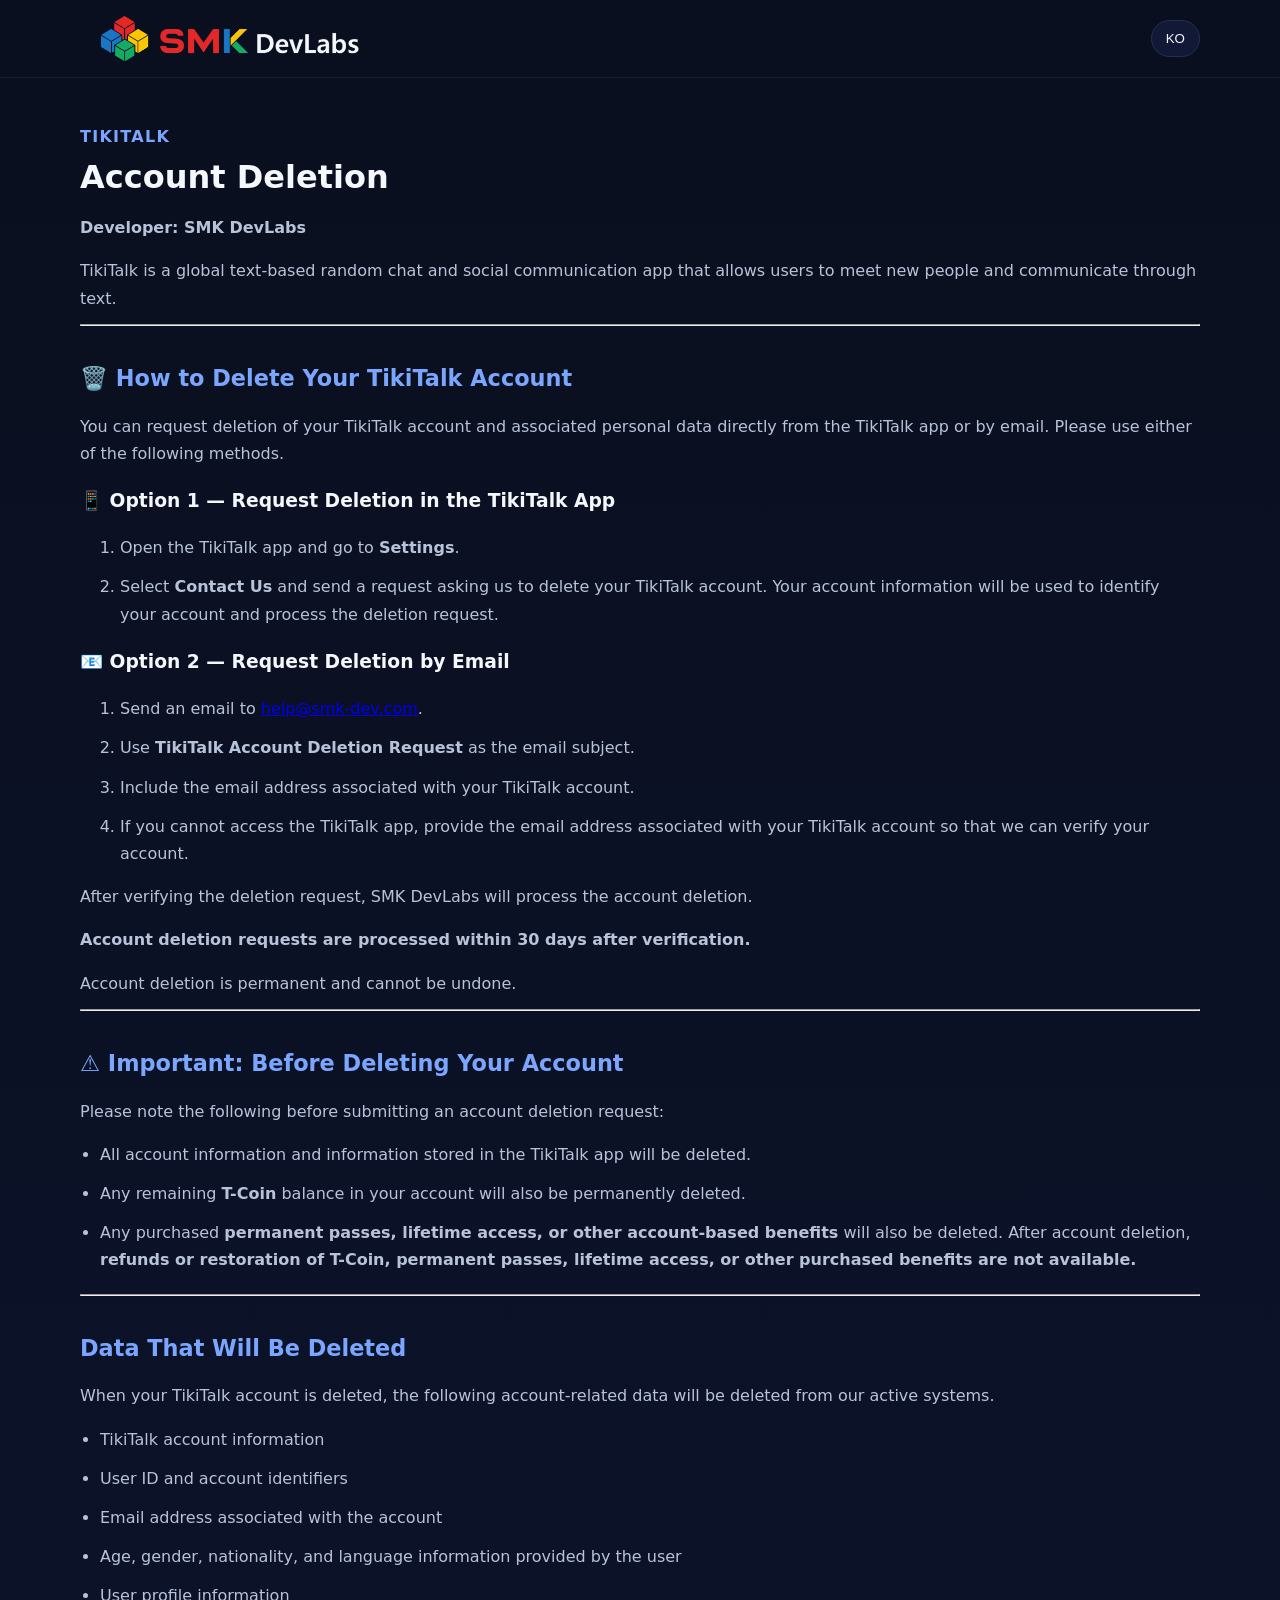
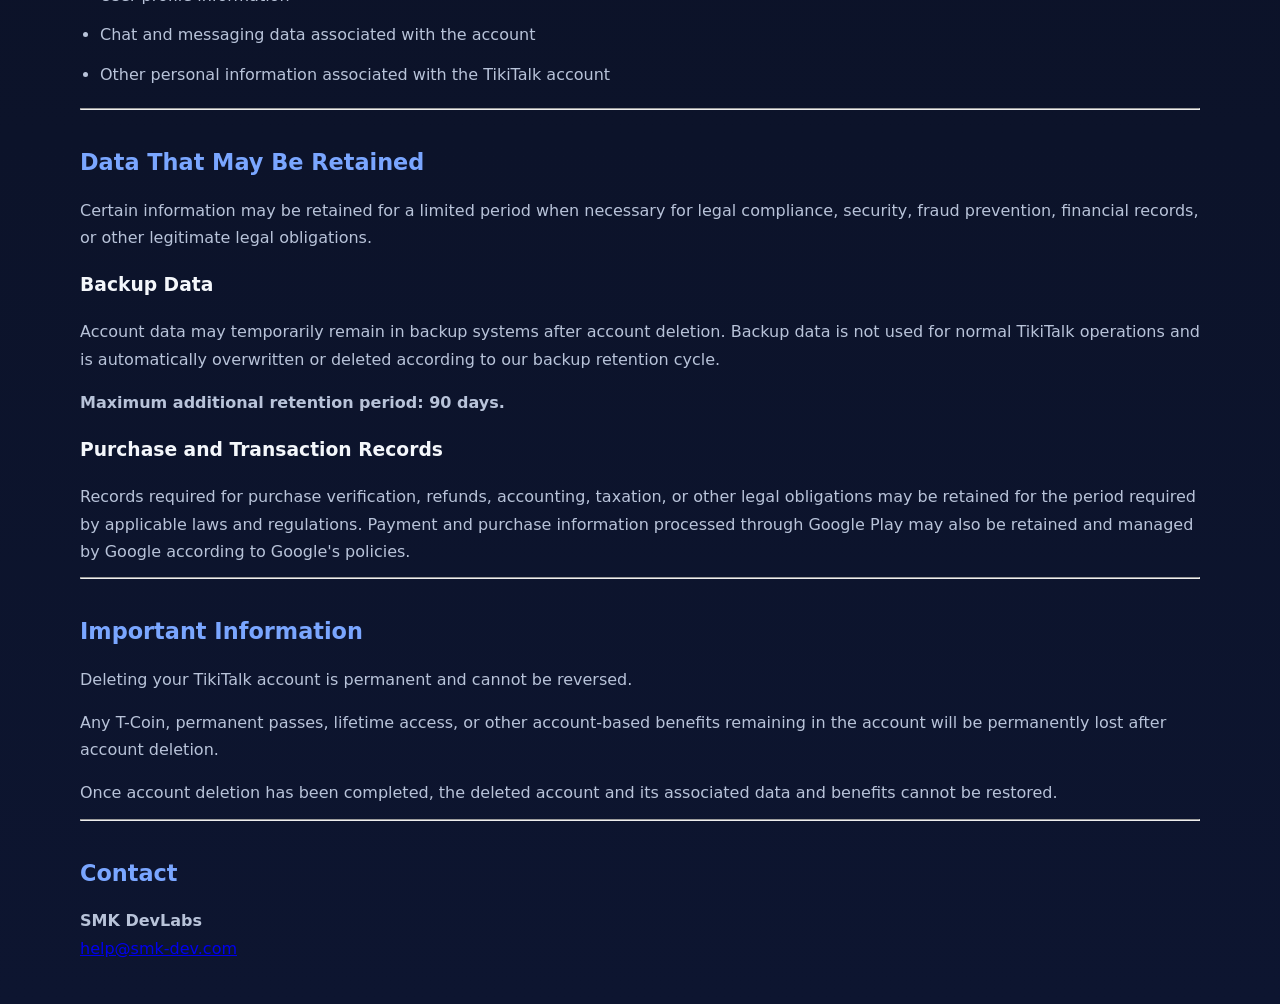
==== account-deletion.html @ 1ef4ab54 "feat: Update TikiTalk account deletion page with in-app deletion requests and bilingual support." ====
<!doctype html>

<html lang="en">

<head>
    <meta charset="utf-8">
    <meta name="viewport" content="width=device-width, initial-scale=1">

    <meta name="description"
        content="TikiTalk account deletion instructions. Learn how to request deletion of your TikiTalk account and associated data.">

    <title>TikiTalk | Account Deletion</title>

    <link rel="icon" type="image/png" sizes="512x512" href="/assets/img/SMK_LOGO_512x512.png">
    <link rel="apple-touch-icon" sizes="180x180" href="/assets/img/SMK_LOGO_512x512.png">
    <link rel="manifest" href="/site.webmanifest">

    <meta name="theme-color" content="#ffffff">

    <link rel="canonical" href="https://smk-dev.com/account-deletion.html">

    <meta property="og:type" content="website">
    <meta property="og:url" content="https://smk-dev.com/account-deletion.html">
    <meta property="og:title" content="TikiTalk | Account Deletion">
    <meta property="og:description"
        content="Learn how to request deletion of your TikiTalk account and associated data.">
    <meta property="og:image" content="https://smk-dev.com/assets/img/SMK_LOGO_512x512.png">

    <link rel="stylesheet" href="style.css">
</head>

<body>

    <header class="header">
        <div class="container nav">

            <div class="logo-wrap">
                <a href="/" style="display:flex; align-items:center; text-decoration:none; color:inherit;">
                    <img src="assets/img/logo.png" alt="SMK DevLabs Logo" class="logo">
                </a>
            </div>

            <button id="langToggle" class="lang-btn" type="button">
                <span id="langLabel">KO</span>
            </button>

        </div>
    </header>

    <main>

        <section class="section">
            <div class="container">

                <div class="section-head">
                    <p class="eyebrow" id="eyebrow">TikiTalk</p>
                    <h1 id="pageTitle">Account Deletion</h1>
                </div>

                <div class="legal-content">

                    <p>
                        <strong id="developer"></strong>
                    </p>

                    <p id="intro"></p>

                    <hr>

                    <h2 id="requestTitle"></h2>

                    <p id="requestIntro"></p>

                    <h3 id="appRequestTitle"></h3>

                    <ol>
                        <li id="appStep1"></li>
                        <li id="appStep2"></li>
                    </ol>

                    <h3 id="emailRequestTitle"></h3>

                    <ol>
                        <li id="emailStep1"></li>
                        <li id="emailStep2"></li>
                        <li id="emailStep3"></li>
                        <li id="emailStep4"></li>
                    </ol>

                    <p id="requestProcess"></p>

                    <p>
                        <strong id="processingTime"></strong>
                    </p>

                    <p id="permanent"></p>

                    <hr>

                    <h2 id="cautionTitle"></h2>

                    <p id="cautionIntro"></p>

                    <ul>
                        <li id="caution1"></li>
                        <li id="caution2"></li>
                        <li id="caution3"></li>
                    </ul>

                    <hr>

                    <h2 id="deletedTitle"></h2>

                    <p id="deletedIntro"></p>

                    <ul>
                        <li id="deleted1"></li>
                        <li id="deleted2"></li>
                        <li id="deleted3"></li>
                        <li id="deleted4"></li>
                        <li id="deleted5"></li>
                        <li id="deleted6"></li>
                        <li id="deleted7"></li>
                    </ul>

                    <hr>

                    <h2 id="retainedTitle"></h2>

                    <p id="retainedIntro"></p>

                    <h3 id="backupTitle"></h3>

                    <p id="backupText"></p>

                    <p>
                        <strong id="retentionPeriod"></strong>
                    </p>

                    <h3 id="purchaseTitle"></h3>

                    <p id="purchaseText"></p>

                    <hr>

                    <h2 id="importantTitle"></h2>

                    <p id="important1"></p>

                    <p id="important2"></p>

                    <p id="important3"></p>

                    <hr>

                    <h2 id="contactTitle"></h2>

                    <p>
                        <strong>SMK DevLabs</strong><br>
                        <a href="mailto:help@smk-dev.com">help@smk-dev.com</a>
                    </p>

                </div>

            </div>
        </section>

    </main>

    <div id="site-footer"></div>

    <a href="#" class="back-to-top" aria-label="Back to top">
        <svg viewBox="0 0 24 24" width="20" height="20" stroke="currentColor" stroke-width="2.5" fill="none"
            stroke-linecap="round" stroke-linejoin="round">
            <polyline points="18 15 12 9 6 15"></polyline>
        </svg>
    </a>

    <script>

        const translations = {

            en: {
                eyebrow: "TikiTalk",

                pageTitle:
                    "Account Deletion",

                developer:
                    "Developer: SMK DevLabs",

                intro:
                    "TikiTalk is a global text-based random chat and social communication app that allows users to meet new people and communicate through text.",

                requestTitle:
                    "🗑️ How to Delete Your TikiTalk Account",

                requestIntro:
                    "You can request deletion of your TikiTalk account and associated personal data directly from the TikiTalk app or by email. Please use either of the following methods.",

                appRequestTitle:
                    "📱 Option 1 — Request Deletion in the TikiTalk App",

                appStep1:
                    "Open the TikiTalk app and go to <strong>Settings</strong>.",

                appStep2:
                    "Select <strong>Contact Us</strong> and send a request asking us to delete your TikiTalk account. Your account information will be used to identify your account and process the deletion request.",

                emailRequestTitle:
                    "📧 Option 2 — Request Deletion by Email",

                emailStep1:
                    'Send an email to <a href="mailto:help@smk-dev.com">help@smk-dev.com</a>.',

                emailStep2:
                    'Use <strong>TikiTalk Account Deletion Request</strong> as the email subject.',

                emailStep3:
                    "Include the email address associated with your TikiTalk account.",

                emailStep4:
                    "If you cannot access the TikiTalk app, provide the email address associated with your TikiTalk account so that we can verify your account.",

                requestProcess:
                    "After verifying the deletion request, SMK DevLabs will process the account deletion.",

                processingTime:
                    "Account deletion requests are processed within 30 days after verification.",

                permanent:
                    "Account deletion is permanent and cannot be undone.",

                cautionTitle:
                    "⚠️ Important: Before Deleting Your Account",

                cautionIntro:
                    "Please note the following before submitting an account deletion request:",

                caution1:
                    "All account information and information stored in the TikiTalk app will be deleted.",

                caution2:
                    "Any remaining <strong>T-Coin</strong> balance in your account will also be permanently deleted.",

                caution3:
                    "Any purchased <strong>permanent passes, lifetime access, or other account-based benefits</strong> will also be deleted. After account deletion, <strong>refunds or restoration of T-Coin, permanent passes, lifetime access, or other purchased benefits are not available.</strong>",

                deletedTitle:
                    "Data That Will Be Deleted",

                deletedIntro:
                    "When your TikiTalk account is deleted, the following account-related data will be deleted from our active systems.",

                deleted1:
                    "TikiTalk account information",

                deleted2:
                    "User ID and account identifiers",

                deleted3:
                    "Email address associated with the account",

                deleted4:
                    "Age, gender, nationality, and language information provided by the user",

                deleted5:
                    "User profile information",

                deleted6:
                    "Chat and messaging data associated with the account",

                deleted7:
                    "Other personal information associated with the TikiTalk account",

                retainedTitle:
                    "Data That May Be Retained",

                retainedIntro:
                    "Certain information may be retained for a limited period when necessary for legal compliance, security, fraud prevention, financial records, or other legitimate legal obligations.",

                backupTitle:
                    "Backup Data",

                backupText:
                    "Account data may temporarily remain in backup systems after account deletion. Backup data is not used for normal TikiTalk operations and is automatically overwritten or deleted according to our backup retention cycle.",

                retentionPeriod:
                    "Maximum additional retention period: 90 days.",

                purchaseTitle:
                    "Purchase and Transaction Records",

                purchaseText:
                    "Records required for purchase verification, refunds, accounting, taxation, or other legal obligations may be retained for the period required by applicable laws and regulations. Payment and purchase information processed through Google Play may also be retained and managed by Google according to Google's policies.",

                importantTitle:
                    "Important Information",

                important1:
                    "Deleting your TikiTalk account is permanent and cannot be reversed.",

                important2:
                    "Any T-Coin, permanent passes, lifetime access, or other account-based benefits remaining in the account will be permanently lost after account deletion.",

                important3:
                    "Once account deletion has been completed, the deleted account and its associated data and benefits cannot be restored.",

                contactTitle:
                    "Contact"
            },

            ko: {
                eyebrow:
                    "TikiTalk",

                pageTitle:
                    "계정 삭제",

                developer:
                    "개발자: SMK DevLabs",

                intro:
                    "TikiTalk은 전 세계의 새로운 사람들과 텍스트를 통해 대화할 수 있는 글로벌 텍스트 기반 랜덤 채팅 및 소셜 커뮤니케이션 앱입니다.",

                requestTitle:
                    "🗑️ TikiTalk 계정 삭제 방법",

                requestIntro:
                    "TikiTalk 계정 및 계정과 관련된 개인정보의 삭제를 요청할 수 있습니다. TikiTalk 앱에서 직접 요청하거나 이메일을 통해 요청할 수 있습니다.",

                appRequestTitle:
                    "📱 방법 1 — TikiTalk 앱에서 삭제 요청",

                appStep1:
                    "TikiTalk 앱을 실행한 후 <strong>설정</strong>으로 이동합니다.",

                appStep2:
                    "<strong>문의하기</strong>를 선택한 후 TikiTalk 계정 삭제를 요청하는 내용을 보내주세요. 계정 정보는 삭제 요청 확인 및 계정 식별을 위해 사용됩니다.",

                emailRequestTitle:
                    "📧 방법 2 — 이메일로 삭제 요청",

                emailStep1:
                    '<a href="mailto:help@smk-dev.com">help@smk-dev.com</a>으로 이메일을 보내주세요.',

                emailStep2:
                    '이메일 제목에 <strong>TikiTalk Account Deletion Request</strong>를 입력해주세요.',

                emailStep3:
                    "TikiTalk 계정에 연결된 이메일 주소를 기재해주세요.",

                emailStep4:
                    "TikiTalk 앱에 접근할 수 없는 경우 계정 확인을 위해 TikiTalk 계정에 연결된 이메일 주소를 기재해주세요.",

                requestProcess:
                    "삭제 요청을 확인하고 본인 확인 절차가 완료되면 SMK DevLabs에서 계정 삭제를 진행합니다.",

                processingTime:
                    "계정 삭제 요청은 본인 확인이 완료된 후 최대 30일 이내에 처리됩니다.",

                permanent:
                    "계정 삭제는 영구적으로 처리되며 삭제 후 복구할 수 없습니다.",

                cautionTitle:
                    "⚠️ 계정 삭제(탈퇴) 시 주의사항",

                cautionIntro:
                    "계정 삭제를 요청하기 전에 다음 사항을 반드시 확인해주세요.",

                caution1:
                    "계정 정보 및 앱 내 모든 정보가 삭제됩니다.",

                caution2:
                    "계정에 남아 있는 <strong>T-Coin</strong> 잔액도 함께 영구적으로 삭제됩니다.",

                caution3:
                    "구매한 <strong>영구 패스권, 평생 이용권 및 기타 계정 기반 혜택</strong>도 함께 삭제됩니다. 계정 삭제 후에는 <strong>T-Coin, 영구 패스권, 평생 이용권 및 기타 구매 혜택에 대한 환불이나 복구가 불가능합니다.</strong>",

                deletedTitle:
                    "삭제되는 데이터",

                deletedIntro:
                    "TikiTalk 계정이 삭제되면 다음 계정 관련 데이터가 활성 운영 시스템에서 삭제됩니다.",

                deleted1:
                    "TikiTalk 계정 정보",

                deleted2:
                    "사용자 ID 및 계정 식별 정보",

                deleted3:
                    "계정에 연결된 이메일 주소",

                deleted4:
                    "사용자가 제공한 나이, 성별, 국가 및 언어 정보",

                deleted5:
                    "사용자 프로필 정보",

                deleted6:
                    "계정과 연결된 채팅 및 메시지 데이터",

                deleted7:
                    "TikiTalk 계정과 연결된 기타 개인정보",

                retainedTitle:
                    "일정 기간 보관될 수 있는 데이터",

                retainedIntro:
                    "법률 준수, 보안, 부정행위 방지, 금융 기록 또는 기타 법적 의무를 위해 일부 정보는 일정 기간 추가로 보관될 수 있습니다.",

                backupTitle:
                    "백업 데이터",

                backupText:
                    "계정 삭제 후에도 백업 시스템에 데이터가 일시적으로 남아 있을 수 있습니다. 백업 데이터는 TikiTalk의 일반적인 서비스 운영에 사용되지 않으며 백업 보관 주기에 따라 자동으로 덮어쓰거나 삭제됩니다.",

                retentionPeriod:
                    "최대 추가 보관 기간: 90일",

                purchaseTitle:
                    "구매 및 거래 기록",

                purchaseText:
                    "구매 확인, 환불, 회계, 세금 또는 기타 법적 의무를 위해 필요한 기록은 관련 법률 및 규정에서 요구하는 기간 동안 보관될 수 있습니다. Google Play를 통해 처리된 구매 및 결제 정보는 Google의 정책에 따라 Google에서 별도로 관리 및 보관할 수 있습니다.",

                importantTitle:
                    "중요 안내",

                important1:
                    "TikiTalk 계정 삭제는 영구적으로 처리되며 취소하거나 되돌릴 수 없습니다.",

                important2:
                    "계정에 남아 있는 T-Coin, 영구 패스권, 평생 이용권 및 기타 계정 기반 혜택은 계정 삭제 후 모두 소멸됩니다.",

                important3:
                    "계정 삭제가 완료되면 삭제된 계정과 관련 데이터 및 혜택은 복구할 수 없습니다.",

                contactTitle:
                    "문의"
            }

        };

        let currentLanguage =
            localStorage.getItem("accountDeletionLanguage") || "en";

        function updateLanguage() {

            const t = translations[currentLanguage];

            document.documentElement.lang =
                currentLanguage;

            Object.keys(t).forEach(key => {

                const element =
                    document.getElementById(key);

                if (element) {
                    element.innerHTML =
                        t[key];
                }

            });

            document.getElementById("langLabel").textContent =
                currentLanguage === "en"
                    ? "KO"
                    : "EN";

            document.title =
                currentLanguage === "en"
                    ? "TikiTalk | Account Deletion"
                    : "TikiTalk | 계정 삭제";
        }

        document
            .getElementById("langToggle")
            .addEventListener("click", function () {

                currentLanguage =
                    currentLanguage === "en"
                        ? "ko"
                        : "en";

                localStorage.setItem(
                    "accountDeletionLanguage",
                    currentLanguage
                );

                updateLanguage();
            });

        updateLanguage();

    </script>

    <script src="script.js"></script>

</body>

</html>
---- style.css ----
:root {
  --bg: #0b1020;
  --panel: #111936;
  --panel-2: #162142;
  --text: #f4f7fb;
  --muted: #b8c3d9;
  --line: #233055;
  --brand: #4f8cff;
  --brand-2: #7aa6ff;
  --shadow: 0 20px 50px rgba(0, 0, 0, .35);
}

/* =========================================================
GLOBAL
========================================================= */

* {
  box-sizing: border-box;
}

html {
  scroll-behavior: smooth;
}

body {
  margin: 0;

  font-family:
    Inter,
    system-ui,
    -apple-system,
    BlinkMacSystemFont,
    "Segoe UI",
    Roboto,
    sans-serif;

  background:
    linear-gradient(180deg,
      #0a0f1e 0%,
      #0d1530 100%);

  color: var(--text);
  line-height: 1.6;
}

.container {
  width: min(1120px,
      calc(100% - 40px));

  margin: 0 auto;
}

/* =========================================================
HEADER
========================================================= */

.header {
  position: sticky;
  top: 0;
  z-index: 50;

  backdrop-filter: blur(10px);

  background:
    rgba(11, 16, 32, .7);

  border-bottom:
    1px solid rgba(255, 255, 255, .06);
}

.nav {
  display: flex;

  align-items: center;
  justify-content: space-between;

  padding: 16px 0;
}

.logo-wrap {
  display: flex;

  align-items: center;

  gap: 16px;
}

.footer-logo {
  gap: 10px;
}

.logo {
  width: 300px;
  height: 45px;

  object-fit: contain;
}

.logo.small {
  width: 120px;
  height: 28px;
}

.lang-btn {
  border:
    1px solid var(--line);

  background:
    var(--panel);

  color:
    var(--text);

  padding:
    10px 14px;

  border-radius:
    999px;

  cursor:
    pointer;
}

/* =========================================================
HERO
========================================================= */

.hero {
  padding:
    84px 0 64px;
}

.hero-grid {
  display: grid;

  grid-template-columns:
    1.2fr .8fr;

  gap:
    32px;

  align-items:
    center;
}

.eyebrow {
  color:
    var(--brand-2);

  font-weight:
    700;

  letter-spacing:
    .08em;

  text-transform:
    uppercase;

  margin-bottom:
    10px;
}

h1 {
  font-size:
    clamp(2.0rem,
      5vw,
      2.0rem);

  line-height:
    1.08;

  margin:
    0 0 18px;
}

.hero-text {
  color:
    var(--muted);

  font-size:
    1.08rem;

  max-width:
    620px;
}

.hero-actions {
  display:
    flex;

  gap:
    14px;

  margin-top:
    28px;

  flex-wrap:
    wrap;
}

.btn {
  display:
    inline-flex;

  align-items:
    center;

  justify-content:
    center;

  padding:
    14px 18px;

  border-radius:
    14px;

  text-decoration:
    none;

  font-weight:
    700;

  transition:
    .2s;
}

.btn:hover {
  transform:
    translateY(-2px);
}

.btn.primary {
  background:
    linear-gradient(135deg,
      var(--brand),
      #6aa2ff);

  color:
    white;

  box-shadow:
    0 12px 30px rgba(79, 140, 255, .35);
}

.btn.secondary {
  background:
    rgba(255, 255, 255, .06);

  border:
    1px solid rgba(255, 255, 255, .08);

  color:
    var(--text);
}

/* =========================================================
FEATURED PRODUCT
========================================================= */

.hero-visual {
  display:
    flex;

  justify-content:
    center;
}

.phone-card {
  width:
    min(360px, 100%);

  background:
    linear-gradient(180deg,
      var(--panel),
      var(--panel-2));

  border:
    1px solid rgba(255, 255, 255, .08);

  border-radius:
    24px;

  padding:
    22px;

  box-shadow:
    var(--shadow);

  display:
    flex;

  gap:
    18px;

  align-items:
    center;

  text-decoration:
    none;

  color:
    var(--text);

  cursor:
    pointer;

  transition:
    .2s;
}

.phone-card:hover {
  transform:
    translateY(-4px);
}

.phone-card *,
.phone-card:hover,
.phone-card:visited {
  text-decoration:
    none !important;

  color:
    inherit;
}

.app-icon {
  width:
    96px;

  height:
    96px;

  border-radius:
    22px;

  object-fit:
    cover;
}

.app-label {
  color:
    var(--brand-2);

  font-size:
    .85rem;

  font-weight:
    700;
}

/* =========================================================
SECTION
========================================================= */

.section {
  padding:
    30px 0;
}

.section-head {
  margin-bottom:
    20px;
}

.section h2 {
  font-size:
    clamp(1.8rem,
      3vw,
      3rem);

  margin:
    0;
}

/* =========================================================
CARDS
========================================================= */

.cards {
  display:
    grid;

  grid-template-columns:
    repeat(3, 1fr);

  gap:
    20px;
}

.card {
  background:
    rgba(255, 255, 255, .04);

  border:
    1px solid rgba(255, 255, 255, .08);

  border-radius:
    20px;

  padding:
    22px;
}

.card-icon {
  font-size:
    1.6rem;
}

.card h3 {
  font-size:
      1.6rem;
}

.card p {
  color:
    var(--muted);
}

/* =========================================================
CONTACT
========================================================= */

.contact-grid {
  display:
    grid;

  grid-template-columns:
    repeat(2, 1fr);

  gap:
    20px;
}

.contact-card {
  background:
    rgba(255, 255, 255, .04);

  border:
    1px solid rgba(255, 255, 255, .08);

  border-radius:
    20px;

  padding:
    22px;

  transition:
    transform .2s,
    border-color .2s;
}

.contact-card:hover {
  transform:
    translateY(-3px);

  border-color:
    rgba(79, 140, 255, 0.3);
}

.contact-link {
  display:
    flex;

  align-items:
    center;

  gap:
    18px;

  text-decoration:
    none;

  color:
    inherit;
}

.contact-icon {
  display:
    flex;

  align-items:
    center;

  justify-content:
    center;

  flex-shrink:
    0;

  width:
    64px;

  height:
    64px;

  background:
    rgba(79, 140, 255, 0.12);

  border:
    1px solid rgba(79, 140, 255, 0.3);

  border-radius:
    18px;

  font-size:
    2rem;

  line-height:
    1;
}

.contact-content {
  display:
    flex;

  flex-direction:
    column;

  gap:
    6px;
}

.contact-content h3 {
  margin:
    0;

  font-size:
    1.15rem;

  font-weight:
    600;

  color:
    var(--text);
}

.contact-text {
  color:
    var(--brand-2);

  font-size:
    0.95rem;

  font-weight:
    500;

  word-break:
    break-all;
}

/* =========================================================
LEGAL PAGES
========================================================= */
.legal-container {
  width: 100%;
  max-width: none;
  margin: 20px auto;
  padding: 0;
}

.legal-content h1 {
  font-size: 1.6rem !important;

  margin-bottom:
    12px;
}

.legal-content h2 {
  font-size:
    clamp(1.2rem,
      2.5vw,
      1.4rem);

  margin-top:
    35px;

  margin-bottom:
    12px;

  color:
    var(--brand-2);
}

.legal-content p,
.legal-content li {
  color:
    var(--muted);

  line-height:
    1.7;

  margin-bottom:
    12px;
}

.legal-content ul {
  padding-left:
    20px;

  margin-bottom:
    20px;
}

.back-link {
  display:
    inline-flex;

  align-items:
    center;

  gap:
    8px;

  color:
    var(--brand-2);

  text-decoration:
    none;

  font-weight:
    600;

  margin-bottom:
    30px;

  transition:
    transform .2s;
}

.back-link:hover {
  transform:
    translateX(-4px);
}

/* =========================================================
FOOTER
========================================================= */

.footer {
  border-top:
    1px solid rgba(255, 255, 255, .08);

  padding:
    10px 0;

  padding-bottom:
    80px;
}

.footer-inner {
  display:
    flex;

  justify-content:
    space-between;

  align-items:
    flex-start;

  flex-wrap:
    wrap;

  gap:
    0;
}

.footer-left {
  display:
    flex;

  flex-direction:
    column;

  gap:
    0;
}

.footer-copyright {
  color:
    var(--muted);

  font-size:
    0.85rem;

  margin:
    0;
}

.footer-right {
  display:
    flex;

  flex-direction:
    column;
}

.footer-links-list {
  list-style:
    none;

  padding:
    0;

  margin:
    0;

  display:
    flex;

  flex-direction:
    row;

  gap:
    0;

  text-align:
    right;
}

.footer-links-list li {
  display:
    flex;

  align-items:
    center;
}

.footer-links-list li:not(:last-child)::after {
  content:
    "|";

  margin:
    0 8px;

  color:
    var(--muted);
}

.footer-links-list a {
  color:
    var(--muted);

  text-decoration:
    none !important;

  font-size:
    0.75rem;

  transition:
    color 0.2s;

  display:
    inline-block;
}

.footer-links-list a:hover {
  color:
    var(--brand-2);

  text-decoration:
    none !important;
}

/* =========================================================
SCROLL BUTTONS

Both buttons use exactly the same visual design.
Only their position and arrow direction are different.

The arrows are pure CSS.
There is NO horizontal shaft/line.
There is NO movement on hover or active state.
========================================================= */

.back-to-top,
#scroll-bottom-button {
  position:
    fixed;

  width:
    48px;

  height:
    48px;

  display:
    flex;

  align-items:
    center;

  justify-content:
    center;

  padding:
    0;

  margin:
    0;

  background:
    rgba(30, 41, 59, 0.3);

  color:
    #ffffff;

  border:
    1px solid rgba(255, 255, 255, 0.1);

  border-radius:
    50%;

  backdrop-filter:
    blur(4px);

  -webkit-backdrop-filter:
    blur(4px);

  z-index:
    9999;

  cursor:
    pointer;

  text-decoration:
    none;

  transition:
    opacity 0.3s ease,
    visibility 0.3s ease,
    background 0.2s ease,
    border-color 0.2s ease,
    box-shadow 0.2s ease;
}

/* Hide scroll-to-bottom button when hidden attribute is active */
#scroll-bottom-button[hidden] {
  display: none !important;
}

/* =========================================================
BACK TO TOP
========================================================= */

.back-to-top {
  bottom:
    30px;

  right:
    30px;

  opacity:
    0;

  visibility:
    hidden;
}

.back-to-top.show {
  opacity:
    1;

  visibility:
    visible;
}

/* =========================================================
SCROLL TO BOTTOM
========================================================= */

#scroll-bottom-button {
  left:
    50%;

  bottom:
    30px;

  transform:
    translateX(-50%);

  opacity:
    1;

  visibility:
    visible;
}

/* =========================================================
HIDE ORIGINAL SVG
========================================================= */

.back-to-top svg {
  display:
    none;
}

/* =========================================================
CSS ARROWS

UP:
  ^

DOWN:
  v

Only two diagonal lines are used.
There is no horizontal line.
========================================================= */

/* Common arrow head */

.back-to-top::before,
#scroll-bottom-button::before {
  content:
    "";

  position:
    absolute;

  width:
    10px;

  height:
    10px;

  border-left:
    2px solid currentColor;

  border-top:
    2px solid currentColor;

  opacity:
    0.9;

  border-radius:
    1px;

  transition:
    opacity 0.2s ease;
}

/* =========================================================
UP ARROW

^
========================================================= */

.back-to-top::before {
  transform:
    rotate(45deg);

  top:
    18px;
}

/* =========================================================
DOWN ARROW

v
========================================================= */

#scroll-bottom-button::before {
  transform:
    rotate(225deg);

  top:
    15px;
}

/* =========================================================
REMOVE ARROW SHAFT COMPLETELY

The previous ::after horizontal line is intentionally disabled.
========================================================= */

.back-to-top::after,
#scroll-bottom-button::after {
  display:
    none;
}

/* =========================================================
HOVER

The button does NOT move.
The arrow does NOT move.
Only visual highlighting changes.
========================================================= */

.back-to-top:hover,
#scroll-bottom-button:hover {
  background:
    rgba(79, 140, 255, 0.85);

  border-color:
    rgba(79, 140, 255, 0.5);

  box-shadow:
    0 8px 20px rgba(0, 0, 0, 0.3);
}

.back-to-top:hover::before,
#scroll-bottom-button:hover::before {
  opacity:
    1;
}

/* =========================================================
ACTIVE

The buttons do NOT move when clicked.
========================================================= */

.back-to-top:active {
  transform:
    none;
}

#scroll-bottom-button:active {
  transform:
    translateX(-50%);
}

/* =========================================================
HIDDEN STATE
========================================================= */

#scroll-bottom-button.hidden {
  opacity:
    0;

  visibility:
    hidden;

  pointer-events:
    none;

  transform:
    translateX(-50%);
}

/* =========================================================
KEYBOARD FOCUS
========================================================= */

.back-to-top:focus-visible,
#scroll-bottom-button:focus-visible {
  outline:
    2px solid rgba(255, 255, 255, 0.3);

  outline-offset:
    3px;
}

/* =========================================================
MAIN PRODUCT
========================================================= */

.product {
  background:
    rgba(255, 255, 255, .03);

  border-top:
    1px solid rgba(255, 255, 255, .06);

  border-bottom:
    1px solid rgba(255, 255, 255, .06);
}

.product-card-main {
  display:
    flex;

  align-items:
    center;

  gap:
    32px;

  text-decoration:
    none;

  color:
    var(--text);

  background:
    rgba(255, 255, 255, .04);

  border:
    1px solid rgba(255, 255, 255, .08);

  border-radius:
    20px;

  padding:
    24px 28px;

  cursor:
    pointer;

  transition:
    .2s;
}

.product-card-main:hover {
  transform:
    translateY(-4px);

  box-shadow:
    var(--shadow);

  border-color:
    rgba(79, 140, 255, 0.3);
}

.product-card-main *,
.product-card-main:hover,
.product-card-main:visited,
.product-card-main:active {
  text-decoration:
    none !important;

  color:
    inherit;
}

/* =========================================================
LEFT GROUP
========================================================= */

.product-left-group {
  flex-shrink:
    0;

  display:
    flex;

  align-items:
    center;

  justify-content:
    center;
}

.qr-img-large {
  width:
    96px;

  height:
    96px;

  object-fit:
    contain;

  background:
    white;

  padding:
    6px;

  border-radius:
    14px;
}

/* =========================================================
CONTENT AREA
========================================================= */

.main-product-content {
  display:
    flex;

  flex-direction:
    column;

  gap:
    12px;

  flex:
    1;
}

.main-product-header {
  display:
    flex;

  align-items:
    center;
}

.title-with-badge {
  display:
    flex;

  align-items:
    center;

  flex-wrap:
    wrap;

  gap:
    12px;
}

.inline-app-icon {
  width:
    32px;

  height:
    32px;

  border-radius:
    8px;

  object-fit:
    cover;
}

.main-product-header h2 {
  margin:
    0;

  font-size:
    1.2rem;

  font-weight:
    600;
}

/* =========================================================
GOOGLE PLAY BUTTON
========================================================= */

.google-play-store-button {
  width:
    110px;

  height:
    auto;

  display:
    inline-block;

  vertical-align:
    middle;

  transition:
    transform .2s;
}

.google-play-store-button:hover {
  transform:
    translateY(-2px);
}

.main-product-content p {
  color:
    var(--muted);

  margin:
    0;

  font-size:
    1rem;

  line-height:
    1.5;
}

/* =========================================================
KOREAN SUB LIST
========================================================= */

.korean-sub-list {
  list-style:
    none;

  margin:
    8px 0;

  padding-left:
    2em;
}

.korean-sub-list li {
  margin:
    4px 0;

  padding-left:
    0;
}

/* =========================================================
RESPONSIVE
========================================================= */

@media (max-width: 860px) {

  .hero-grid,
  .cards,
  .contact-grid {
    grid-template-columns:
      1fr;
  }

  .logo {
    width:
      300px;

    height:
      45px;
  }

  .product-card-main {
    flex-direction:
      column;

    align-items:
      flex-start;
  }

  .contact-grid {
    grid-template-columns:
      1fr;
  }
}

/* =========================================================
TABLET / MOBILE
========================================================= */

@media (max-width: 768px) {

  .back-to-top,
  #scroll-bottom-button {
    width:
      42px;

    height:
      42px;

    bottom:
      20px;
  }

  .back-to-top {
    right:
      20px;
  }

  #scroll-bottom-button {
    left:
      50%;
  }

  .back-to-top::before,
  #scroll-bottom-button::before {
    width:
      8px;

    height:
      8px;
  }

  /* Keep the same arrow direction and position.
     No horizontal line is displayed. */

  .back-to-top::before {
    transform:
      rotate(45deg);

    top:
      16px;
  }

  #scroll-bottom-button::before {
    transform:
      rotate(225deg);

    top:
      13px;
  }

  .back-to-top:hover::before {
    transform:
      rotate(45deg);
  }

  #scroll-bottom-button:hover::before {
    transform:
      rotate(225deg);
  }
}

/* =========================================================
SMALL MOBILE
========================================================= */

@media (max-width: 600px) {

  .footer-inner {
    flex-direction:
      column;

    align-items:
      flex-start;
  }

  .footer-links-list {
    text-align:
      left;
  }

  .footer-links-list a:hover {
    transform:
      none;
  }
}

/* =========================================================
EXTRA SMALL MOBILE
========================================================= */

@media (max-width: 480px) {

  .logo {
    width:
      180px;

    height:
      45px;
  }

  .hero {
    padding:
      40px 0 30px;
  }

  .contact-card {
    padding:
      18px;
  }

  .contact-icon {
    width:
      54px;

    height:
      54px;

    font-size:
      1.6rem;
  }
}
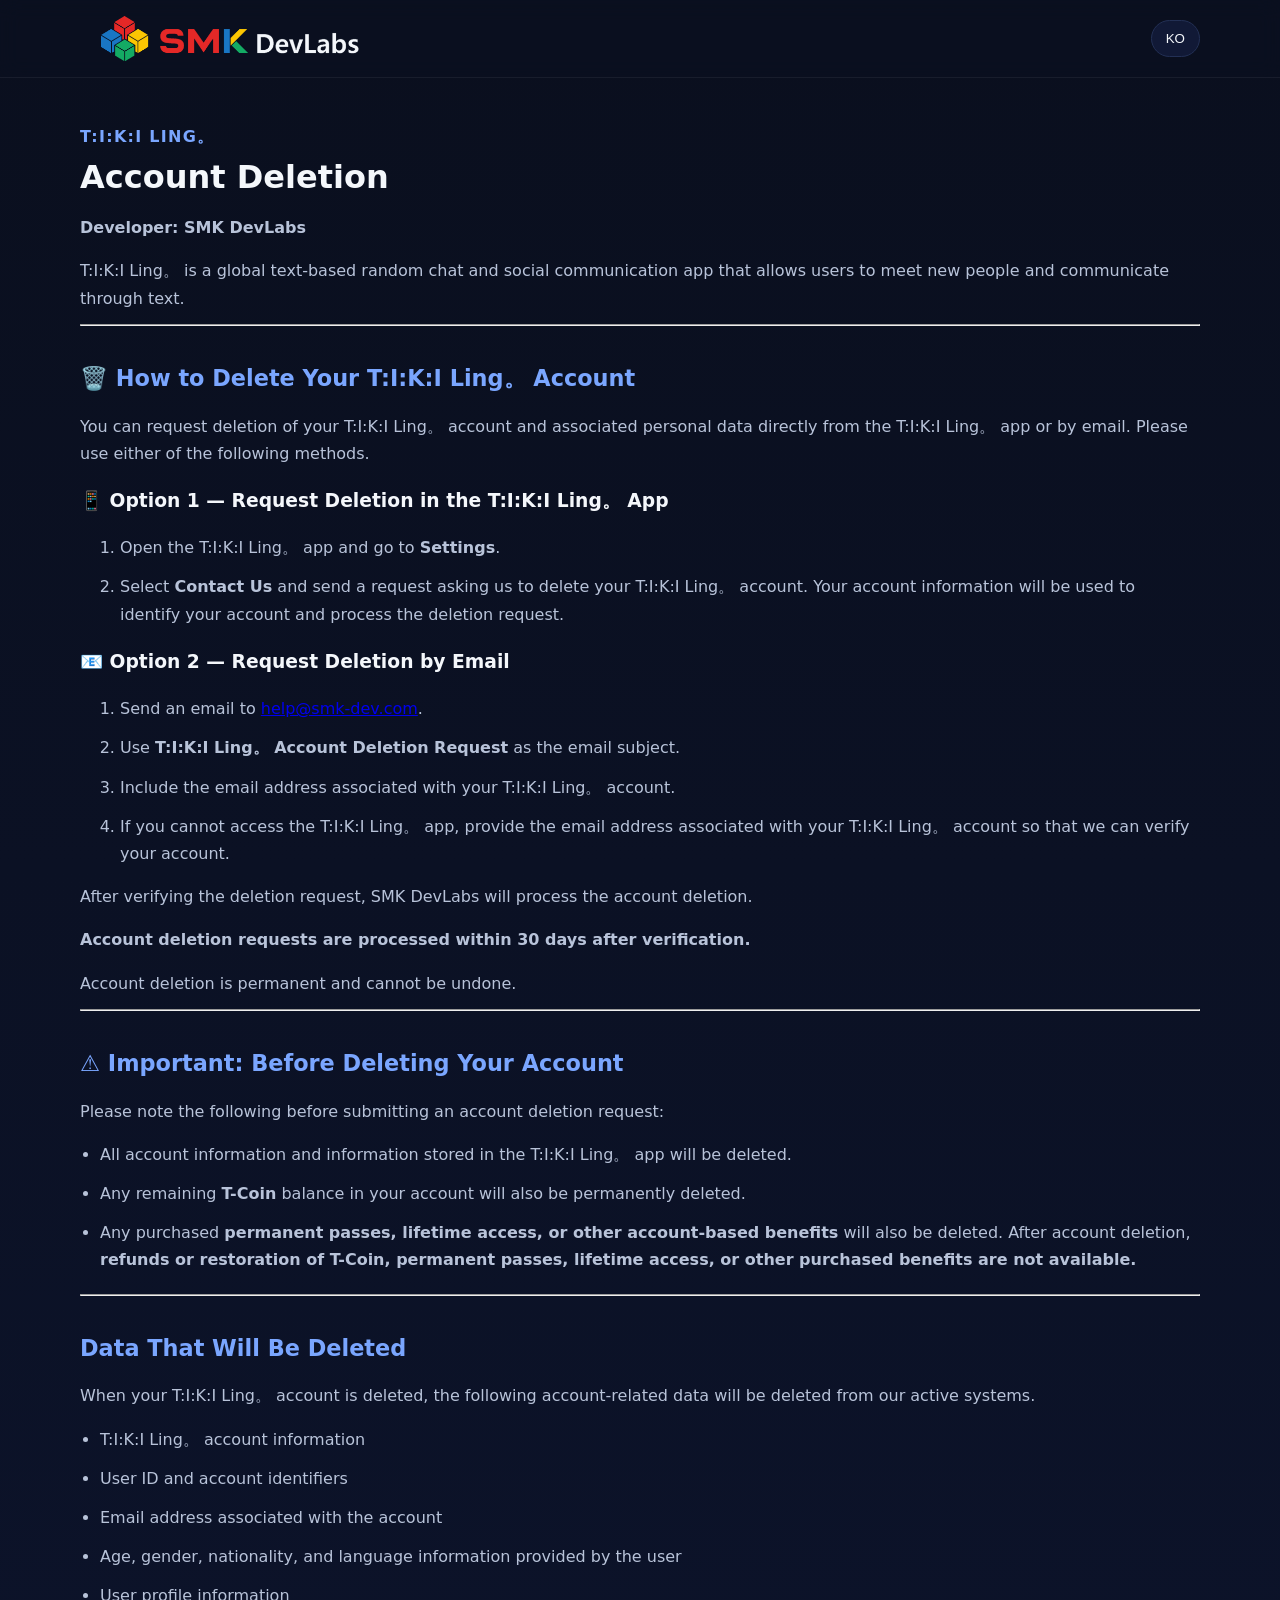
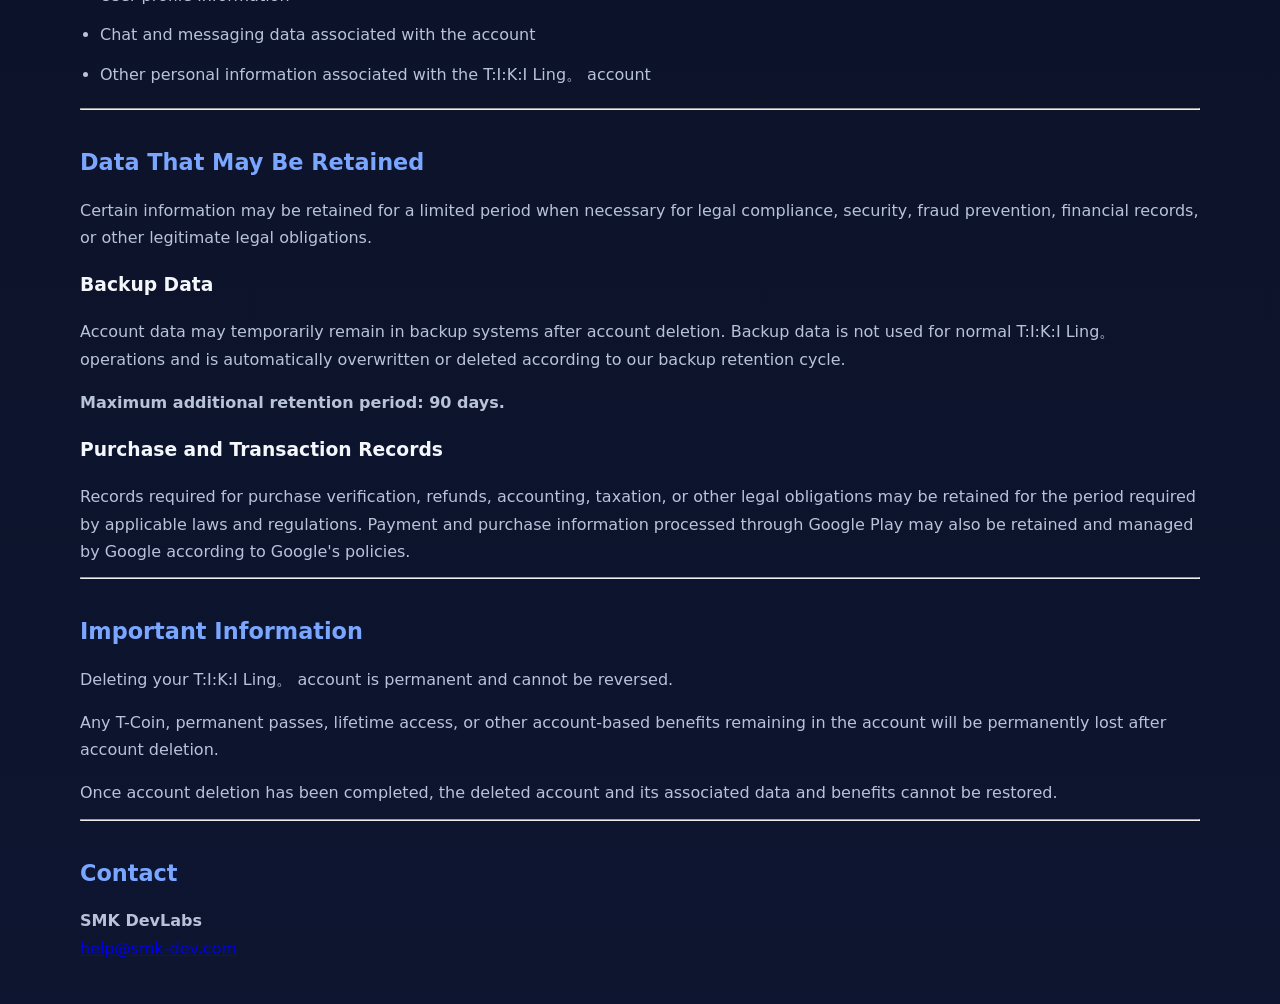
==== commit 0ce34ee8: "fix : - changed title TikiTalk -> TikiLing。 - download URL(https://play.google.com/store/apps/detail" ====
--- a/account-deletion.html
+++ b/account-deletion.html
@@ -7,9 +7,9 @@
     <meta name="viewport" content="width=device-width, initial-scale=1">
 
     <meta name="description"
-        content="TikiTalk account deletion instructions. Learn how to request deletion of your TikiTalk account and associated data.">
-
-    <title>TikiTalk | Account Deletion</title>
+        content="T:I:K:I Ling。 account deletion instructions. Learn how to request deletion of your T:I:K:I Ling。 account and associated data.">
+
+    <title>T:I:K:I Ling。 | Account Deletion</title>
 
     <link rel="icon" type="image/png" sizes="512x512" href="/assets/img/SMK_LOGO_512x512.png">
     <link rel="apple-touch-icon" sizes="180x180" href="/assets/img/SMK_LOGO_512x512.png">
@@ -21,9 +21,9 @@
 
     <meta property="og:type" content="website">
     <meta property="og:url" content="https://smk-dev.com/account-deletion.html">
-    <meta property="og:title" content="TikiTalk | Account Deletion">
+    <meta property="og:title" content="T:I:K:I Ling。 | Account Deletion">
     <meta property="og:description"
-        content="Learn how to request deletion of your TikiTalk account and associated data.">
+        content="Learn how to request deletion of your T:I:K:I Ling。 account and associated data.">
     <meta property="og:image" content="https://smk-dev.com/assets/img/SMK_LOGO_512x512.png">
 
     <link rel="stylesheet" href="style.css">
@@ -53,7 +53,7 @@
             <div class="container">
 
                 <div class="section-head">
-                    <p class="eyebrow" id="eyebrow">TikiTalk</p>
+                    <p class="eyebrow" id="eyebrow">T:I:K:I Ling。</p>
                     <h1 id="pageTitle">Account Deletion</h1>
                 </div>
 
@@ -181,7 +181,7 @@
         const translations = {
 
             en: {
-                eyebrow: "TikiTalk",
+                eyebrow: "T:I:K:I Ling。",
 
                 pageTitle:
                     "Account Deletion",
@@ -190,22 +190,22 @@
                     "Developer: SMK DevLabs",
 
                 intro:
-                    "TikiTalk is a global text-based random chat and social communication app that allows users to meet new people and communicate through text.",
+                    "T:I:K:I Ling。 is a global text-based random chat and social communication app that allows users to meet new people and communicate through text.",
 
                 requestTitle:
-                    "🗑️ How to Delete Your TikiTalk Account",
+                    "🗑️ How to Delete Your T:I:K:I Ling。 Account",
 
                 requestIntro:
-                    "You can request deletion of your TikiTalk account and associated personal data directly from the TikiTalk app or by email. Please use either of the following methods.",
+                    "You can request deletion of your T:I:K:I Ling。 account and associated personal data directly from the T:I:K:I Ling。 app or by email. Please use either of the following methods.",
 
                 appRequestTitle:
-                    "📱 Option 1 — Request Deletion in the TikiTalk App",
+                    "📱 Option 1 — Request Deletion in the T:I:K:I Ling。 App",
 
                 appStep1:
-                    "Open the TikiTalk app and go to <strong>Settings</strong>.",
+                    "Open the T:I:K:I Ling。 app and go to <strong>Settings</strong>.",
 
                 appStep2:
-                    "Select <strong>Contact Us</strong> and send a request asking us to delete your TikiTalk account. Your account information will be used to identify your account and process the deletion request.",
+                    "Select <strong>Contact Us</strong> and send a request asking us to delete your T:I:K:I Ling。 account. Your account information will be used to identify your account and process the deletion request.",
 
                 emailRequestTitle:
                     "📧 Option 2 — Request Deletion by Email",
@@ -214,13 +214,13 @@
                     'Send an email to <a href="mailto:help@smk-dev.com">help@smk-dev.com</a>.',
 
                 emailStep2:
-                    'Use <strong>TikiTalk Account Deletion Request</strong> as the email subject.',
+                    'Use <strong>T:I:K:I Ling。 Account Deletion Request</strong> as the email subject.',
 
                 emailStep3:
-                    "Include the email address associated with your TikiTalk account.",
+                    "Include the email address associated with your T:I:K:I Ling。 account.",
 
                 emailStep4:
-                    "If you cannot access the TikiTalk app, provide the email address associated with your TikiTalk account so that we can verify your account.",
+                    "If you cannot access the T:I:K:I Ling。 app, provide the email address associated with your T:I:K:I Ling。 account so that we can verify your account.",
 
                 requestProcess:
                     "After verifying the deletion request, SMK DevLabs will process the account deletion.",
@@ -238,7 +238,7 @@
                     "Please note the following before submitting an account deletion request:",
 
                 caution1:
-                    "All account information and information stored in the TikiTalk app will be deleted.",
+                    "All account information and information stored in the T:I:K:I Ling。 app will be deleted.",
 
                 caution2:
                     "Any remaining <strong>T-Coin</strong> balance in your account will also be permanently deleted.",
@@ -250,10 +250,10 @@
                     "Data That Will Be Deleted",
 
                 deletedIntro:
-                    "When your TikiTalk account is deleted, the following account-related data will be deleted from our active systems.",
+                    "When your T:I:K:I Ling。 account is deleted, the following account-related data will be deleted from our active systems.",
 
                 deleted1:
-                    "TikiTalk account information",
+                    "T:I:K:I Ling。 account information",
 
                 deleted2:
                     "User ID and account identifiers",
@@ -271,7 +271,7 @@
                     "Chat and messaging data associated with the account",
 
                 deleted7:
-                    "Other personal information associated with the TikiTalk account",
+                    "Other personal information associated with the T:I:K:I Ling。 account",
 
                 retainedTitle:
                     "Data That May Be Retained",
@@ -283,7 +283,7 @@
                     "Backup Data",
 
                 backupText:
-                    "Account data may temporarily remain in backup systems after account deletion. Backup data is not used for normal TikiTalk operations and is automatically overwritten or deleted according to our backup retention cycle.",
+                    "Account data may temporarily remain in backup systems after account deletion. Backup data is not used for normal T:I:K:I Ling。 operations and is automatically overwritten or deleted according to our backup retention cycle.",
 
                 retentionPeriod:
                     "Maximum additional retention period: 90 days.",
@@ -298,7 +298,7 @@
                     "Important Information",
 
                 important1:
-                    "Deleting your TikiTalk account is permanent and cannot be reversed.",
+                    "Deleting your T:I:K:I Ling。 account is permanent and cannot be reversed.",
 
                 important2:
                     "Any T-Coin, permanent passes, lifetime access, or other account-based benefits remaining in the account will be permanently lost after account deletion.",
@@ -312,7 +312,7 @@
 
             ko: {
                 eyebrow:
-                    "TikiTalk",
+                    "T:I:K:I Ling。",
 
                 pageTitle:
                     "계정 삭제",
@@ -321,22 +321,22 @@
                     "개발자: SMK DevLabs",
 
                 intro:
-                    "TikiTalk은 전 세계의 새로운 사람들과 텍스트를 통해 대화할 수 있는 글로벌 텍스트 기반 랜덤 채팅 및 소셜 커뮤니케이션 앱입니다.",
+                    "T:I:K:I Ling。은 전 세계의 새로운 사람들과 텍스트를 통해 대화할 수 있는 글로벌 텍스트 기반 랜덤 채팅 및 소셜 커뮤니케이션 앱입니다.",
 
                 requestTitle:
-                    "🗑️ TikiTalk 계정 삭제 방법",
+                    "🗑️ T:I:K:I Ling。 계정 삭제 방법",
 
                 requestIntro:
-                    "TikiTalk 계정 및 계정과 관련된 개인정보의 삭제를 요청할 수 있습니다. TikiTalk 앱에서 직접 요청하거나 이메일을 통해 요청할 수 있습니다.",
+                    "T:I:K:I Ling。 계정 및 계정과 관련된 개인정보의 삭제를 요청할 수 있습니다. T:I:K:I Ling。 앱에서 직접 요청하거나 이메일을 통해 요청할 수 있습니다.",
 
                 appRequestTitle:
-                    "📱 방법 1 — TikiTalk 앱에서 삭제 요청",
+                    "📱 방법 1 — T:I:K:I Ling。 앱에서 삭제 요청",
 
                 appStep1:
-                    "TikiTalk 앱을 실행한 후 <strong>설정</strong>으로 이동합니다.",
+                    "T:I:K:I Ling。 앱을 실행한 후 <strong>설정</strong>으로 이동합니다.",
 
                 appStep2:
-                    "<strong>문의하기</strong>를 선택한 후 TikiTalk 계정 삭제를 요청하는 내용을 보내주세요. 계정 정보는 삭제 요청 확인 및 계정 식별을 위해 사용됩니다.",
+                    "<strong>문의하기</strong>를 선택한 후 T:I:K:I Ling。 계정 삭제를 요청하는 내용을 보내주세요. 계정 정보는 삭제 요청 확인 및 계정 식별을 위해 사용됩니다.",
 
                 emailRequestTitle:
                     "📧 방법 2 — 이메일로 삭제 요청",
@@ -345,13 +345,13 @@
                     '<a href="mailto:help@smk-dev.com">help@smk-dev.com</a>으로 이메일을 보내주세요.',
 
                 emailStep2:
-                    '이메일 제목에 <strong>TikiTalk Account Deletion Request</strong>를 입력해주세요.',
+                    '이메일 제목에 <strong>T:I:K:I Ling。 Account Deletion Request</strong>를 입력해주세요.',
 
                 emailStep3:
-                    "TikiTalk 계정에 연결된 이메일 주소를 기재해주세요.",
+                    "T:I:K:I Ling。 계정에 연결된 이메일 주소를 기재해주세요.",
 
                 emailStep4:
-                    "TikiTalk 앱에 접근할 수 없는 경우 계정 확인을 위해 TikiTalk 계정에 연결된 이메일 주소를 기재해주세요.",
+                    "T:I:K:I Ling。 앱에 접근할 수 없는 경우 계정 확인을 위해 T:I:K:I Ling。 계정에 연결된 이메일 주소를 기재해주세요.",
 
                 requestProcess:
                     "삭제 요청을 확인하고 본인 확인 절차가 완료되면 SMK DevLabs에서 계정 삭제를 진행합니다.",
@@ -381,10 +381,10 @@
                     "삭제되는 데이터",
 
                 deletedIntro:
-                    "TikiTalk 계정이 삭제되면 다음 계정 관련 데이터가 활성 운영 시스템에서 삭제됩니다.",
+                    "T:I:K:I Ling。 계정이 삭제되면 다음 계정 관련 데이터가 활성 운영 시스템에서 삭제됩니다.",
 
                 deleted1:
-                    "TikiTalk 계정 정보",
+                    "T:I:K:I Ling。 계정 정보",
 
                 deleted2:
                     "사용자 ID 및 계정 식별 정보",
@@ -402,7 +402,7 @@
                     "계정과 연결된 채팅 및 메시지 데이터",
 
                 deleted7:
-                    "TikiTalk 계정과 연결된 기타 개인정보",
+                    "T:I:K:I Ling。 계정과 연결된 기타 개인정보",
 
                 retainedTitle:
                     "일정 기간 보관될 수 있는 데이터",
@@ -414,7 +414,7 @@
                     "백업 데이터",
 
                 backupText:
-                    "계정 삭제 후에도 백업 시스템에 데이터가 일시적으로 남아 있을 수 있습니다. 백업 데이터는 TikiTalk의 일반적인 서비스 운영에 사용되지 않으며 백업 보관 주기에 따라 자동으로 덮어쓰거나 삭제됩니다.",
+                    "계정 삭제 후에도 백업 시스템에 데이터가 일시적으로 남아 있을 수 있습니다. 백업 데이터는 T:I:K:I Ling。의 일반적인 서비스 운영에 사용되지 않으며 백업 보관 주기에 따라 자동으로 덮어쓰거나 삭제됩니다.",
 
                 retentionPeriod:
                     "최대 추가 보관 기간: 90일",
@@ -429,7 +429,7 @@
                     "중요 안내",
 
                 important1:
-                    "TikiTalk 계정 삭제는 영구적으로 처리되며 취소하거나 되돌릴 수 없습니다.",
+                    "T:I:K:I Ling。 계정 삭제는 영구적으로 처리되며 취소하거나 되돌릴 수 없습니다.",
 
                 important2:
                     "계정에 남아 있는 T-Coin, 영구 패스권, 평생 이용권 및 기타 계정 기반 혜택은 계정 삭제 후 모두 소멸됩니다.",
@@ -472,8 +472,8 @@
 
             document.title =
                 currentLanguage === "en"
-                    ? "TikiTalk | Account Deletion"
-                    : "TikiTalk | 계정 삭제";
+                    ? "T:I:K:I Ling。 | Account Deletion"
+                    : "T:I:K:I Ling。 | 계정 삭제";
         }
 
         document
--- a/style.css
+++ b/style.css
@@ -555,7 +555,7 @@
   width: 100%;
   max-width: none;
   margin: 20px auto;
-  padding: 0;
+  padding: 0 20px;
 }
 
 .legal-content h1 {
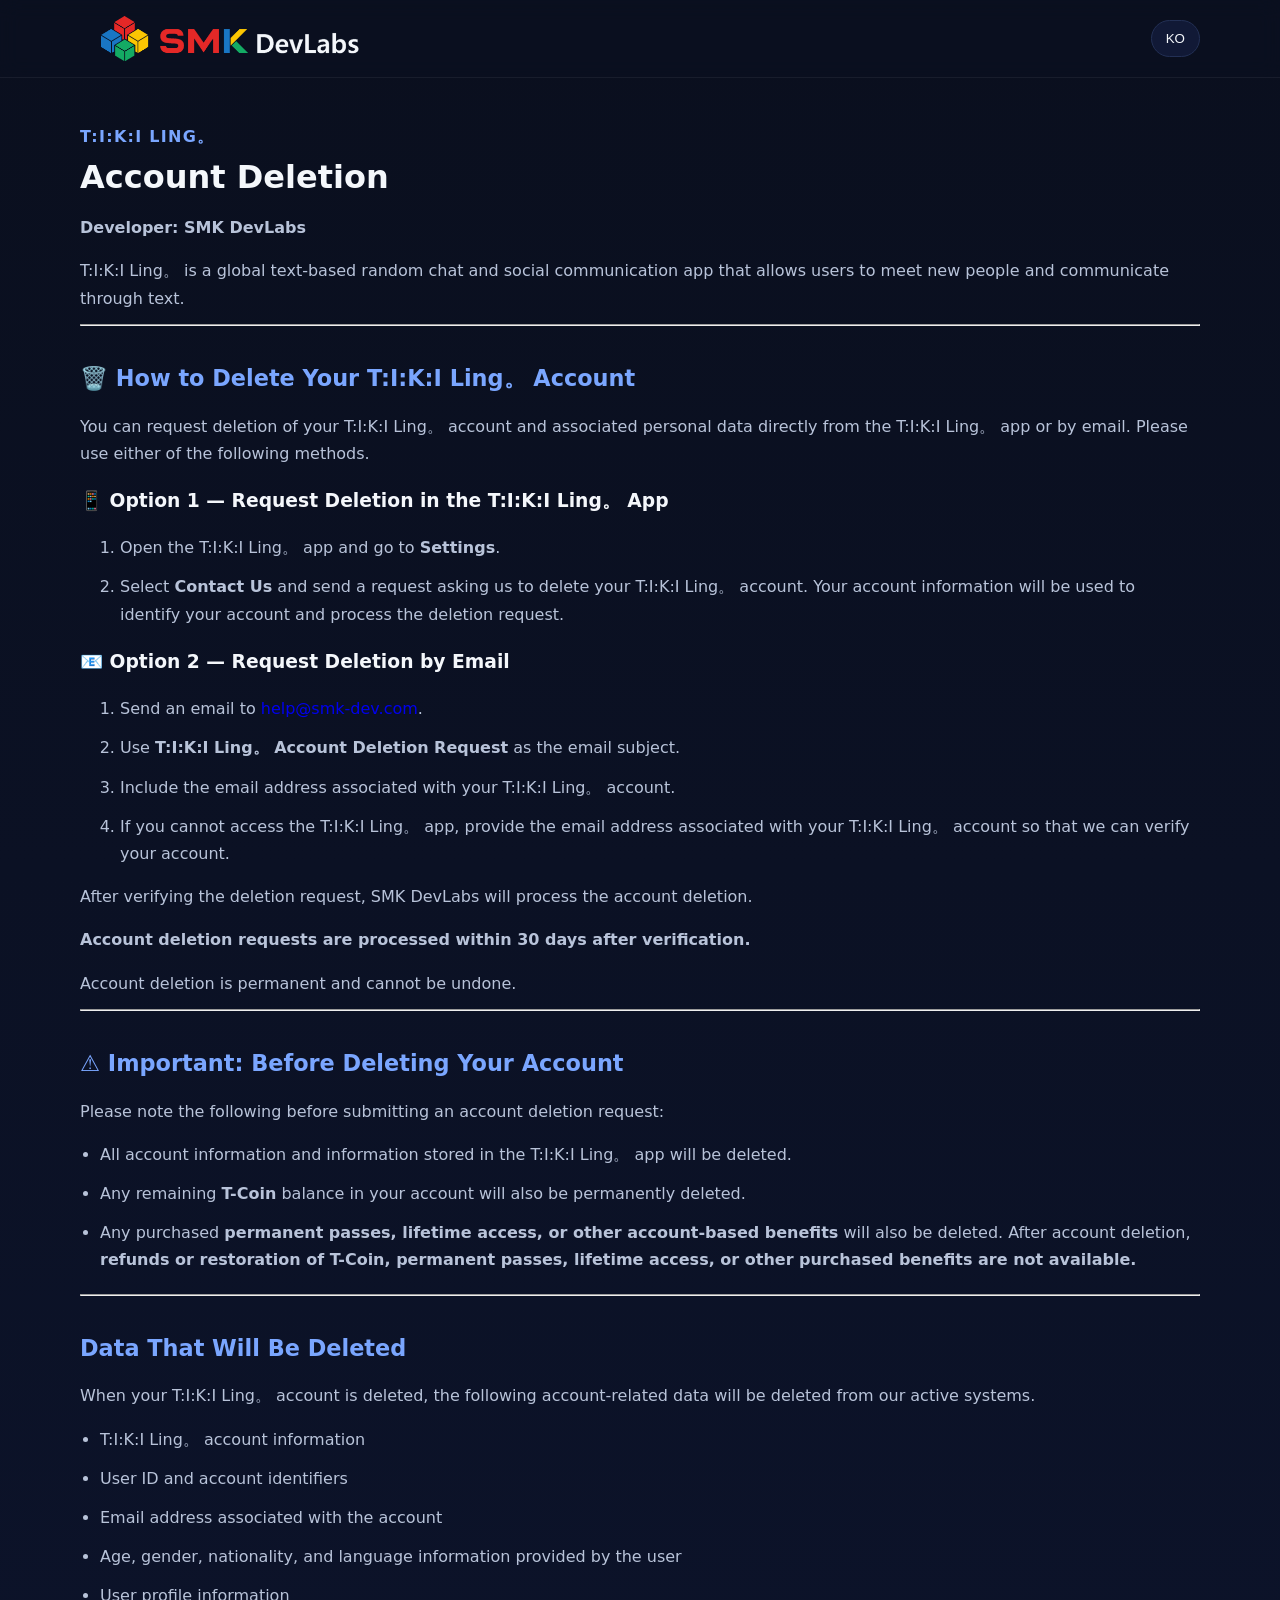
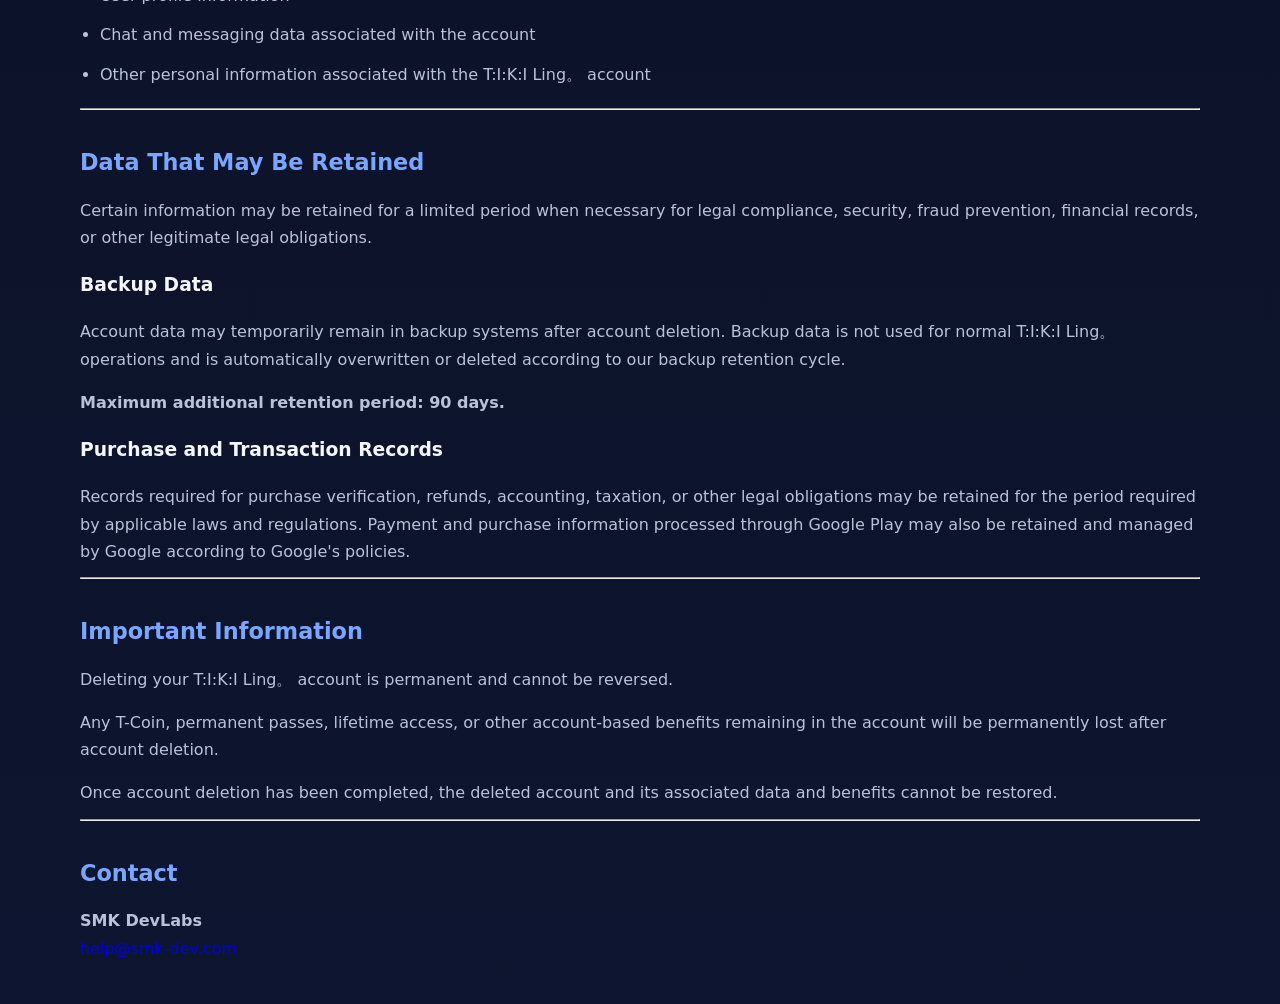
==== commit fb7b1ad2: "Localize homepage and landing page links" ====
--- a/account-deletion.html
+++ b/account-deletion.html
@@ -443,8 +443,13 @@
 
         };
 
+        const languageFromUrl =
+            new URLSearchParams(window.location.search).get("lang");
+
         let currentLanguage =
-            localStorage.getItem("accountDeletionLanguage") || "en";
+            (languageFromUrl === "ko" || languageFromUrl === "en")
+                ? languageFromUrl
+                : (localStorage.getItem("accountDeletionLanguage") || "en");
 
         function updateLanguage() {
 
--- a/style.css
+++ b/style.css
@@ -43,11 +43,143 @@
   line-height: 1.6;
 }
 
+a,
+a:link,
+a:visited,
+a:hover,
+a:active {
+  text-decoration: none !important;
+}
+
 .container {
   width: min(1120px,
       calc(100% - 40px));
 
   margin: 0 auto;
+}
+
+/* Accessible navigation and product landing pages */
+.skip-link {
+  position: absolute;
+  top: 8px;
+  left: -10000px;
+  z-index: 100;
+  padding: 10px 14px;
+  border-radius: 8px;
+  background: var(--panel);
+  color: var(--text);
+}
+
+.skip-link:focus {
+  left: 12px;
+}
+
+:focus-visible {
+  outline: 3px solid var(--brand-2);
+  outline-offset: 3px;
+}
+
+.landing-source a,
+.landing-faq a,
+.landing-cta a:not(.btn) {
+  color: var(--brand-2);
+}
+
+.lang-btn[href] {
+  display: inline-flex;
+  align-items: center;
+  text-decoration: none;
+}
+
+.landing-main .landing-hero {
+  padding-top: 64px;
+}
+
+.landing-subtitle {
+  color: var(--muted);
+  font-size: .62em;
+}
+
+.landing-app-icon {
+  width: min(280px, 70vw);
+  height: auto;
+  border-radius: 28px;
+  box-shadow: var(--shadow);
+}
+
+.landing-download-card {
+  width: min(360px, 100%);
+  flex-direction: column;
+  gap: 14px;
+  padding: 24px;
+  text-align: center;
+}
+
+.landing-download-card .landing-app-icon {
+  width: 88px;
+  border-radius: 20px;
+}
+
+.landing-qr {
+  width: 220px;
+  height: 220px;
+  max-width: 100%;
+  object-fit: contain;
+  padding: 6px;
+  border-radius: 14px;
+  background: #fff;
+}
+
+.landing-qr-caption,
+.qr-action-caption {
+  color: var(--muted);
+  font-size: .95rem;
+  font-weight: 700;
+  text-align: center;
+}
+
+.store-note,
+.landing-source {
+  color: var(--muted);
+  font-size: .94rem;
+}
+
+.landing-cards .card h3 {
+  margin-top: 0;
+}
+
+.landing-faq details {
+  margin: 12px 0;
+  padding: 18px 20px;
+  border: 1px solid rgba(255, 255, 255, .08);
+  border-radius: 14px;
+  background: rgba(255, 255, 255, .04);
+}
+
+.landing-faq summary {
+  cursor: pointer;
+  font-size: 1.08rem;
+  font-weight: 700;
+}
+
+.landing-faq details p,
+.landing-cta p {
+  color: var(--muted);
+}
+
+.landing-cta .container {
+  padding: 28px;
+  border: 1px solid rgba(255, 255, 255, .08);
+  border-radius: 20px;
+  background: rgba(255, 255, 255, .04);
+}
+
+.landing-cta h2 {
+  margin-top: 0;
+}
+
+.landing-cta .btn {
+  margin: 8px 0;
 }
 
 /* =========================================================
@@ -1142,6 +1274,21 @@
     center;
 }
 
+.product-left-group[href] {
+  width: 96px;
+  flex: 0 0 96px;
+  flex-direction: column;
+  gap: 8px;
+  color: inherit;
+  text-decoration: none;
+}
+
+.product-left-group[href] .qr-action-caption {
+  width: 96px;
+  max-width: 96px;
+  line-height: 1.2;
+}
+
 .qr-img-large {
   width:
     96px;
@@ -1178,6 +1325,11 @@
 
   flex:
     1;
+}
+
+.product-details-link {
+  color: inherit;
+  text-decoration: none;
 }
 
 .main-product-header {
@@ -1319,6 +1471,10 @@
       flex-start;
   }
 
+  .product-left-group[href] {
+    align-self: center;
+  }
+
   .contact-grid {
     grid-template-columns:
       1fr;
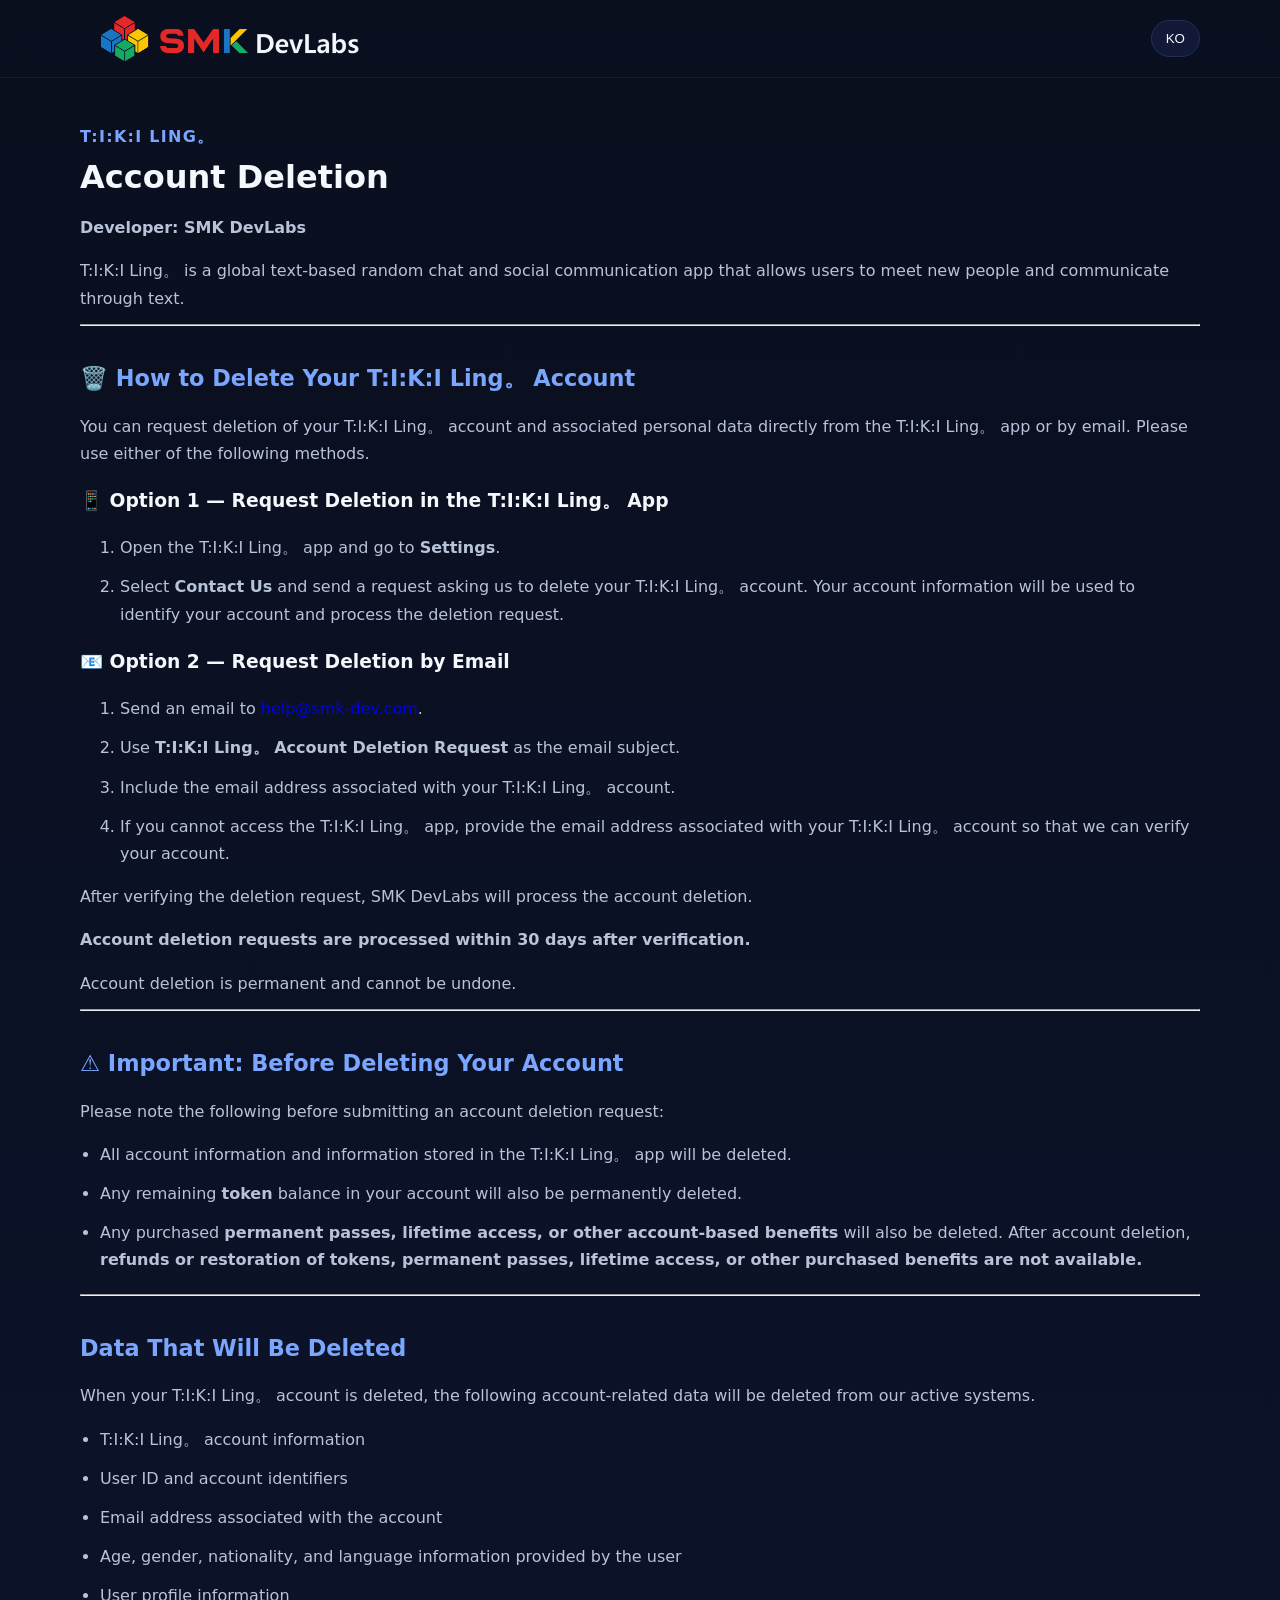
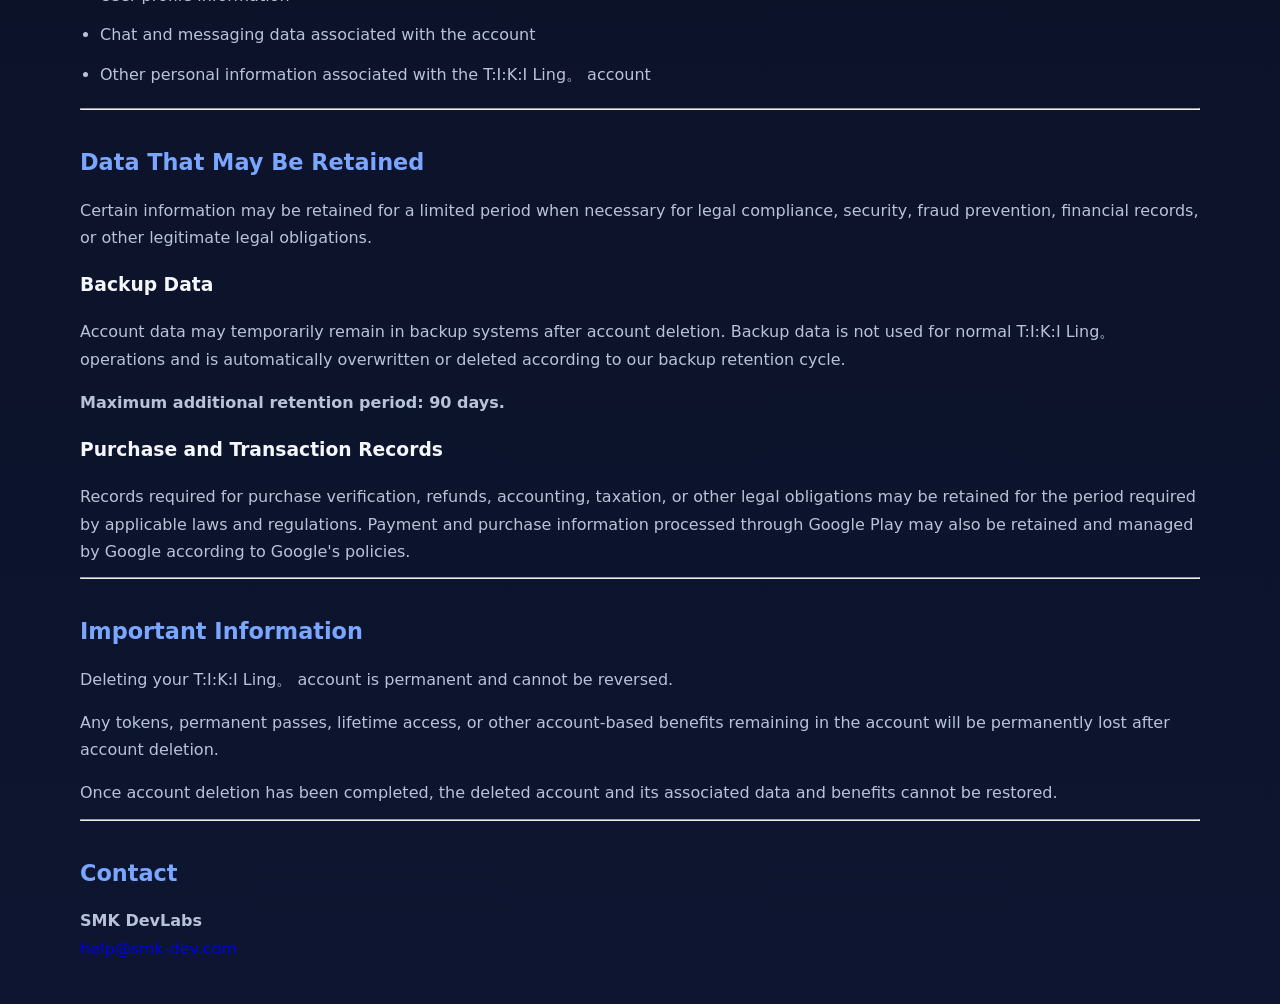
==== commit 5cf3e504: "Update account deletion token terminology" ====
--- a/account-deletion.html
+++ b/account-deletion.html
@@ -241,10 +241,10 @@
                     "All account information and information stored in the T:I:K:I Ling。 app will be deleted.",
 
                 caution2:
-                    "Any remaining <strong>T-Coin</strong> balance in your account will also be permanently deleted.",
+                    "Any remaining <strong>token</strong> balance in your account will also be permanently deleted.",
 
                 caution3:
-                    "Any purchased <strong>permanent passes, lifetime access, or other account-based benefits</strong> will also be deleted. After account deletion, <strong>refunds or restoration of T-Coin, permanent passes, lifetime access, or other purchased benefits are not available.</strong>",
+                    "Any purchased <strong>permanent passes, lifetime access, or other account-based benefits</strong> will also be deleted. After account deletion, <strong>refunds or restoration of tokens, permanent passes, lifetime access, or other purchased benefits are not available.</strong>",
 
                 deletedTitle:
                     "Data That Will Be Deleted",
@@ -301,7 +301,7 @@
                     "Deleting your T:I:K:I Ling。 account is permanent and cannot be reversed.",
 
                 important2:
-                    "Any T-Coin, permanent passes, lifetime access, or other account-based benefits remaining in the account will be permanently lost after account deletion.",
+                    "Any tokens, permanent passes, lifetime access, or other account-based benefits remaining in the account will be permanently lost after account deletion.",
 
                 important3:
                     "Once account deletion has been completed, the deleted account and its associated data and benefits cannot be restored.",
@@ -372,10 +372,10 @@
                     "계정 정보 및 앱 내 모든 정보가 삭제됩니다.",
 
                 caution2:
-                    "계정에 남아 있는 <strong>T-Coin</strong> 잔액도 함께 영구적으로 삭제됩니다.",
+                    "계정에 남아 있는 <strong>토큰</strong> 잔액도 함께 영구적으로 삭제됩니다.",
 
                 caution3:
-                    "구매한 <strong>영구 패스권, 평생 이용권 및 기타 계정 기반 혜택</strong>도 함께 삭제됩니다. 계정 삭제 후에는 <strong>T-Coin, 영구 패스권, 평생 이용권 및 기타 구매 혜택에 대한 환불이나 복구가 불가능합니다.</strong>",
+                    "구매한 <strong>영구 패스권, 평생 이용권 및 기타 계정 기반 혜택</strong>도 함께 삭제됩니다. 계정 삭제 후에는 <strong>토큰, 영구 패스권, 평생 이용권 및 기타 구매 혜택에 대한 환불이나 복구가 불가능합니다.</strong>",
 
                 deletedTitle:
                     "삭제되는 데이터",
@@ -432,7 +432,7 @@
                     "T:I:K:I Ling。 계정 삭제는 영구적으로 처리되며 취소하거나 되돌릴 수 없습니다.",
 
                 important2:
-                    "계정에 남아 있는 T-Coin, 영구 패스권, 평생 이용권 및 기타 계정 기반 혜택은 계정 삭제 후 모두 소멸됩니다.",
+                    "계정에 남아 있는 토큰, 영구 패스권, 평생 이용권 및 기타 계정 기반 혜택은 계정 삭제 후 모두 소멸됩니다.",
 
                 important3:
                     "계정 삭제가 완료되면 삭제된 계정과 관련 데이터 및 혜택은 복구할 수 없습니다.",
--- a/style.css
+++ b/style.css
@@ -107,33 +107,26 @@
   box-shadow: var(--shadow);
 }
 
-.landing-download-card {
-  width: min(360px, 100%);
+.landing-app-icon-link {
+  display: inline-flex;
+  padding: 10px;
+  border: 1px solid rgba(255, 255, 255, .08);
+  border-radius: 30px;
+  background: linear-gradient(180deg, var(--panel), var(--panel-2));
+  box-shadow: var(--shadow);
+  transition: .2s;
+}
+
+.landing-app-icon-link:hover {
+  transform: translateY(-4px);
+}
+
+.qr-action-caption {
+  display: flex;
   flex-direction: column;
-  gap: 14px;
-  padding: 24px;
-  text-align: center;
-}
-
-.landing-download-card .landing-app-icon {
-  width: 88px;
-  border-radius: 20px;
-}
-
-.landing-qr {
-  width: 220px;
-  height: 220px;
-  max-width: 100%;
-  object-fit: contain;
-  padding: 6px;
-  border-radius: 14px;
-  background: #fff;
-}
-
-.landing-qr-caption,
-.qr-action-caption {
+  white-space: nowrap;
   color: var(--muted);
-  font-size: .95rem;
+  font-size: .85rem;
   font-weight: 700;
   text-align: center;
 }
@@ -146,6 +139,10 @@
 
 .landing-cards .card h3 {
   margin-top: 0;
+}
+
+.landing-cards {
+  grid-template-columns: repeat(auto-fit, minmax(min(100%, 220px), 1fr));
 }
 
 .landing-faq details {
@@ -168,18 +165,16 @@
 }
 
 .landing-cta .container {
-  padding: 28px;
-  border: 1px solid rgba(255, 255, 255, .08);
-  border-radius: 20px;
-  background: rgba(255, 255, 255, .04);
-}
-
-.landing-cta h2 {
+  width: min(1120px, calc(100% - 40px));
+}
+
+.landing-cta .main-product-content h2 {
   margin-top: 0;
 }
 
 .landing-cta .btn {
   margin: 8px 0;
+  align-self: flex-start;
 }
 
 /* =========================================================
@@ -1189,19 +1184,17 @@
 ========================================================= */
 
 .product {
-  background:
-    rgba(255, 255, 255, .03);
-
-  border-top:
-    1px solid rgba(255, 255, 255, .06);
-
-  border-bottom:
-    1px solid rgba(255, 255, 255, .06);
+  background: transparent;
+  border: 0;
 }
 
 .product-card-main {
   display:
     flex;
+
+  width: 100%;
+  max-width: 100%;
+  min-width: 0;
 
   align-items:
     center;
@@ -1275,8 +1268,8 @@
 }
 
 .product-left-group[href] {
-  width: 96px;
-  flex: 0 0 96px;
+  width: 132px;
+  flex: 0 0 132px;
   flex-direction: column;
   gap: 8px;
   color: inherit;
@@ -1284,17 +1277,17 @@
 }
 
 .product-left-group[href] .qr-action-caption {
-  width: 96px;
-  max-width: 96px;
+  width: 132px;
+  max-width: 132px;
   line-height: 1.2;
 }
 
 .qr-img-large {
   width:
-    96px;
+    132px;
 
   height:
-    96px;
+    132px;
 
   object-fit:
     contain;
@@ -1325,6 +1318,8 @@
 
   flex:
     1;
+
+  min-width: 0;
 }
 
 .product-details-link {
